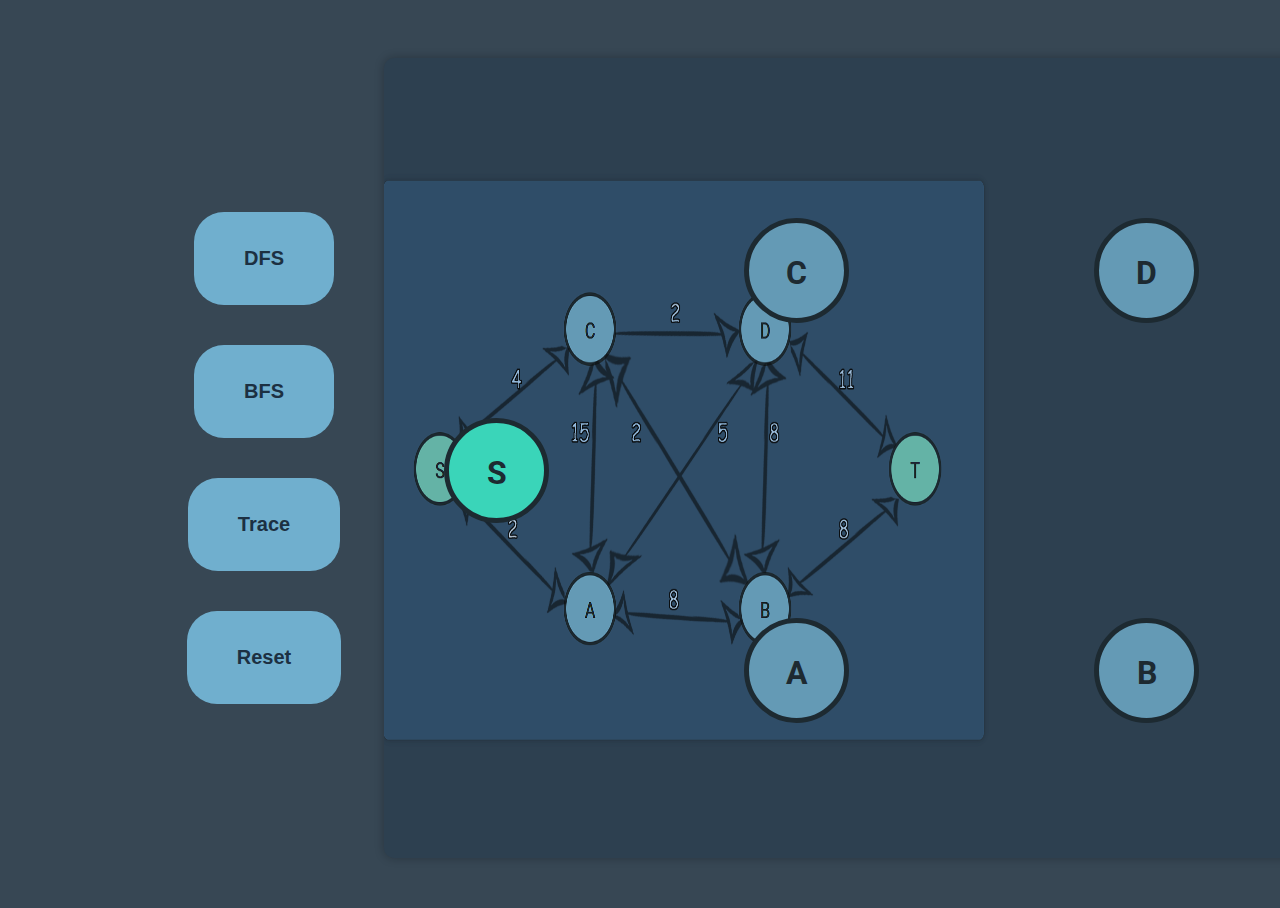
==== index.html @ 5eabb7f7 "Added Initial Base Project" ====
<!-- Basic HTML Structure -->
<html>
    <head>
        <title>CSE 545 Project 1</title>
        <meta charset="utf-8">
        <meta name="viewport" content="width=device-width, initial-scale=1">
        <link rel="shortcut icon" href="#">
        <link rel="stylesheet" type="text/css" href="style.css" />
        <script src="script.js"></script>
        <link href="https://fonts.googleapis.com/css?family=Roboto" rel="stylesheet">
    </head>
    <body>
        <div class="container">
            <div id="button-panel" class="button-panel">
                <button id="btn-dfs" class="button ease" onclick="start_dfs()"> DFS </button>
                <button id="btn-bfs" class="button ease" onclick="start_bfs()"> BFS </button>
                <button id="btn-trace" class="button ease" onclick="trace_short_path()">Trace</button>
                <button id="btn-reset" class="button ease" onclick="reset_path()">Reset</button>
            </div>
            <div id="canvas" class="canvas img">
                <div id="graph" class="graph">
                    <div id="node_S" class="node-color start" style="position: absolute; left: 50px; top: 350px">
                        <h1 class="node-text">S</h1>
                    </div>
                    <div id="node_A" class="node-color link " style="position: absolute; left: 350px; top: 550px">
                        <h1 class="node-text">A</h1>
                    </div>
                    <div id="node_B" class="node-color link" style="position: absolute; left: 700px; top: 550px">
                        <h1 class="node-text">B</h1>
                    </div>
                    <div id="node_C" class="node-color link" style="position: absolute; left: 350px; top: 150px">
                        <h1 class="node-text">C</h1>
                    </div>
                    <div id="node_D" class="node-color" style="position: absolute; left: 700px; top: 150px">
                        <h1 class="node-text">D</h1>
                    </div>
                    <div id="node_T" class="node-color end" style="position: absolute; left: 1000px; top: 350px">
                        <h1 class="node-text">T</h1>
                    </div>
                </div>
            </div>
        </div>
    </body>
</html>
---- style.css ----
/* Colors: 
- Background: #355c7d
- Text: #a5def1
- Rest: #70afce
- Nodes: #3b7b9a
   */

/* Add Background */
html, body {
    height: 100%;
    width: 100%;
    background-color: #374754;
    overflow-y: hidden;
    overflow-x: hidden;
}

body {
    font-family: 'Roboto', sans-serif;
    font-weight: 400;
}

.container {
    width: 100%;
    height: 100%;
    display: flex;
    justify-content: center;
    align-items: center;
}

.canvas {
    width: 1200px;
    height: 800px;
    opacity: 0.8;
    position: absolute;
    left: 30%;
    background-color: #222f3b;
    border-radius: 10px;
    box-shadow: 0 0 10px 0 rgba(0, 0, 0, 0.3);
    display: flex;
    justify-content: center;
    align-items: center;
    flex-direction: column;
}

.img {
    background-image: url("canvas.png");
    background-repeat: no-repeat;
    background-attachment: fixed;
    background-position: center; 
    background-position: 100% 15px;
    background-size: 100% 100%;
    background-origin: border-box;
}

.node-color{
    transition: all 0.55s ease;
    width: 75px;
    height: 75px;
    border-radius: 80%;
    border: 5px solid #172329;
    padding: 10px;
    margin: 10px;
    background-color: #70afce;
}

.node-text {
    display: flex;
    justify-content: center;
    font-weight: bold;
    color: #172329;
}

.start, .end {
    transition: all 0.35s ease-in;
    background-color: #3bf9d3;
}

.visited {
    transition: all 0.35s ease;
    opacity: 1;
    transform: scale(1.1);
    background-color: #e2fb87;
}

.visited:hover {
    transform: scale(1.2);
    background-color: #ff6e6c;
}

/* Create Links between nodes */
path.link.selected {
    stroke-dasharray: 10, 2;
  }
  
path.link.dragline {
pointer-events: none;
}

path.link.hidden {
stroke-width: 0;
}

.button-panel {
    position: absolute;
    width: 30%;
    height: 30%;
    display: flex;
    flex-direction: column;
    justify-content: center;
    align-items: center;
    transform: translateX(-100%);
}

.image {
    position: relative;
    opacity: 0.5;
    width: 10%;
}

.button {
    border: none;
    text-decoration: none;
    position: relative;
    text-decoration: none;
    background-color: #70afce;
    color: rgb(28, 48, 66);
    font-size: 1.25rem;
    font-weight: 600;
    padding: 35px 50px;
    text-align: center;
    margin: 20px 15px;
    border-radius: 30px;
}

.button:hover {
    transform: scale(1.1);
    background-color: #dea9ec;
    color: #172329;
}

.btn-active {
    transform: scale(1.1);
    background-color: #2beac4;
    color: #172329;
}

.ease {
    transition: all 0.5s ease;
}
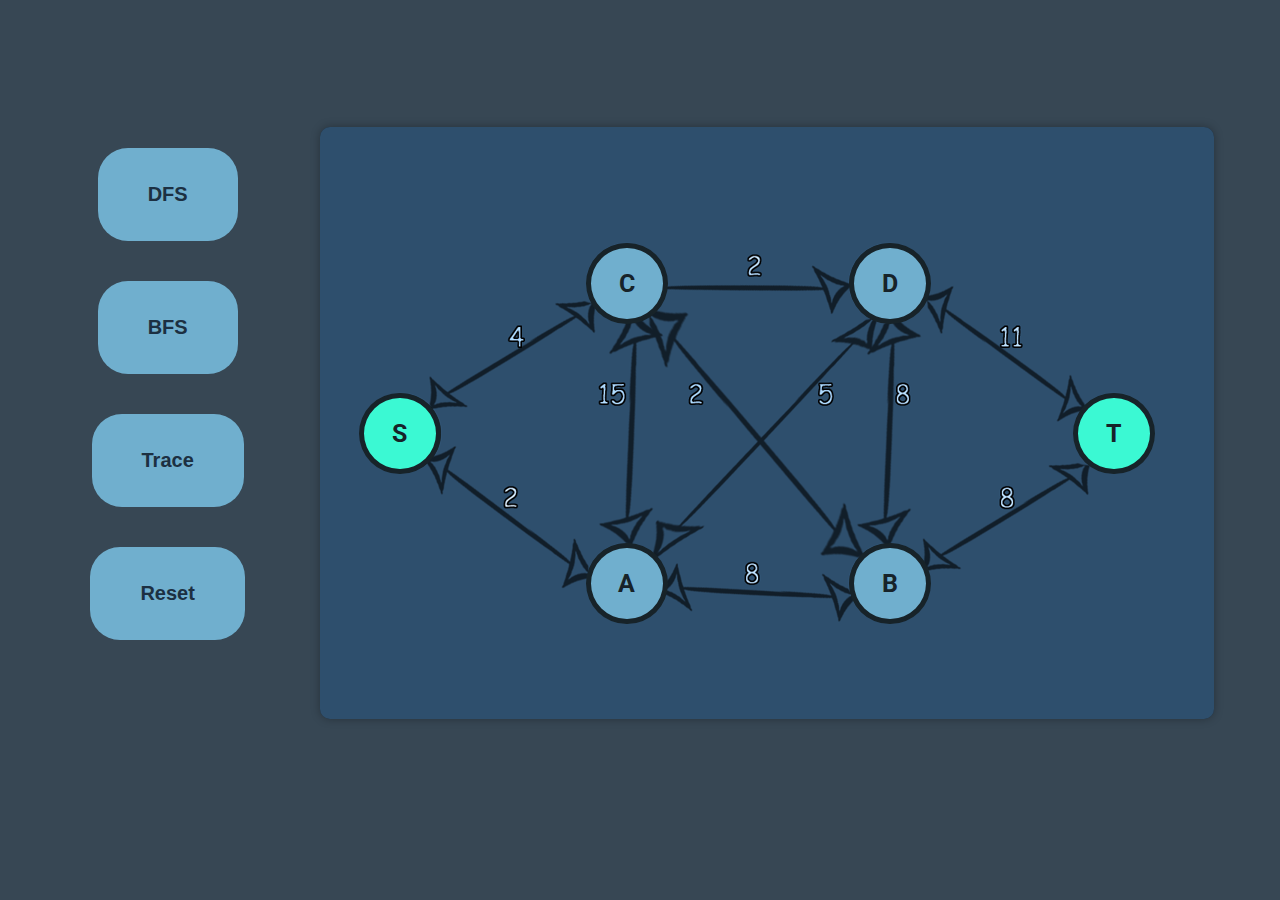
==== commit 0e668db5: "Updated Html Body Structure Along With CSS" ====
--- a/index.html
+++ b/index.html
@@ -10,34 +10,31 @@
         <link href="https://fonts.googleapis.com/css?family=Roboto" rel="stylesheet">
     </head>
     <body>
-        <div class="container">
-            <div id="button-panel" class="button-panel">
-                <button id="btn-dfs" class="button ease" onclick="start_dfs()"> DFS </button>
-                <button id="btn-bfs" class="button ease" onclick="start_bfs()"> BFS </button>
-                <button id="btn-trace" class="button ease" onclick="trace_short_path()">Trace</button>
-                <button id="btn-reset" class="button ease" onclick="reset_path()">Reset</button>
+        <div id="button-panel" class="button-panel">
+            <button id="btn-dfs" class="button ease" onclick="start_dfs()"> DFS </button>
+            <button id="btn-bfs" class="button ease" onclick="start_bfs()"> BFS </button>
+            <button id="btn-trace" class="button ease" onclick="trace_short_path()">Trace</button>
+            <button id="btn-reset" class="button ease" onclick="reset_path()">Reset</button>
+        </div>
+        <div id="canvas" class="canvas">
+            <img id="img" src="canvas.png" style="width: 894px;height: 592px;">
+            <div id="node_S" class="node-color start" style="position: absolute; left: 39px !important; top: 266px !important;">
+                <h1 class="node-text">S</h1>
             </div>
-            <div id="canvas" class="canvas img">
-                <div id="graph" class="graph">
-                    <div id="node_S" class="node-color start" style="position: absolute; left: 50px; top: 350px">
-                        <h1 class="node-text">S</h1>
-                    </div>
-                    <div id="node_A" class="node-color link " style="position: absolute; left: 350px; top: 550px">
-                        <h1 class="node-text">A</h1>
-                    </div>
-                    <div id="node_B" class="node-color link" style="position: absolute; left: 700px; top: 550px">
-                        <h1 class="node-text">B</h1>
-                    </div>
-                    <div id="node_C" class="node-color link" style="position: absolute; left: 350px; top: 150px">
-                        <h1 class="node-text">C</h1>
-                    </div>
-                    <div id="node_D" class="node-color" style="position: absolute; left: 700px; top: 150px">
-                        <h1 class="node-text">D</h1>
-                    </div>
-                    <div id="node_T" class="node-color end" style="position: absolute; left: 1000px; top: 350px">
-                        <h1 class="node-text">T</h1>
-                    </div>
-                </div>
+            <div id="node_A" class="node-color" style="position: absolute; left: 266px !important; top: 416px !important;">
+                <h1 class="node-text">A</h1>
+            </div>
+            <div id="node_B" class="node-color" style="position: absolute; left: 529px !important; top: 416px !important;">
+                <h1 class="node-text">B</h1>
+            </div>
+            <div id="node_C" class="node-color" style="position: absolute; left: 266px !important; top: 116px !important;">
+                <h1 class="node-text">C</h1>
+            </div>
+            <div id="node_D" class="node-color" style="position: absolute; left: 529px !important; top: 116px !important;">
+                <h1 class="node-text">D</h1>
+            </div>
+            <div id="node_T" class="node-color end" style="position: absolute; left: 753px !important; top: 266px !important;">
+                <h1 class="node-text">T</h1>
             </div>
         </div>
     </body>
--- a/style.css
+++ b/style.css
@@ -12,6 +12,12 @@
     background-color: #374754;
     overflow-y: hidden;
     overflow-x: hidden;
+    margin-left: auto;
+    margin-right: -1%;
+    min-width: 1524px;
+    min-height: 900;
+    margin-bottom: auto;
+    margin-top: -2%;
 }
 
 body {
@@ -19,55 +25,51 @@
     font-weight: 400;
 }
 
-.container {
-    width: 100%;
-    height: 100%;
-    display: flex;
-    justify-content: center;
-    align-items: center;
-}
-
 .canvas {
-    width: 1200px;
-    height: 800px;
-    opacity: 0.8;
-    position: absolute;
-    left: 30%;
+    width: 894px;
+    height: 592px;
     background-color: #222f3b;
     border-radius: 10px;
     box-shadow: 0 0 10px 0 rgba(0, 0, 0, 0.3);
     display: flex;
-    justify-content: center;
-    align-items: center;
-    flex-direction: column;
+    align-content: center;
+    margin-top: 12%;
+    position: relative;
+    /*! justify-content: center; */
+    /*! float: left; */
+    overflow: hidden;
 }
 
 .img {
-    background-image: url("canvas.png");
-    background-repeat: no-repeat;
-    background-attachment: fixed;
-    background-position: center; 
-    background-position: 100% 15px;
-    background-size: 100% 100%;
-    background-origin: border-box;
+    /*! background-image: url("canvas.png"); */
+    /*! background-repeat: no-repeat; */
+    /*! background-attachment: fixed; */
+    /*! background-position: center; */ 
+    /*! background-position: 100% 15px; */
+    /*! background-size: 100% 100%; */
+    /*! background-origin: border-box; */
+    /*! width: 107%; */
+    /*! height: auto; */
 }
 
 .node-color{
     transition: all 0.55s ease;
-    width: 75px;
-    height: 75px;
-    border-radius: 80%;
+    width: 8%;
+    height: 12%;
+    border-radius: 100%;
     border: 5px solid #172329;
-    padding: 10px;
-    margin: 10px;
     background-color: #70afce;
+    text-align: center;
+    display: flex;
+    justify-content: center;
 }
 
 .node-text {
-    display: flex;
-    justify-content: center;
     font-weight: bold;
     color: #172329;
+    margin-bottom: auto;
+    margin-top: auto;
+    font-size: 25px;
 }
 
 .start, .end {
@@ -87,28 +89,14 @@
     background-color: #ff6e6c;
 }
 
-/* Create Links between nodes */
-path.link.selected {
-    stroke-dasharray: 10, 2;
-  }
-  
-path.link.dragline {
-pointer-events: none;
-}
-
-path.link.hidden {
-stroke-width: 0;
-}
-
 .button-panel {
-    position: absolute;
-    width: 30%;
-    height: 30%;
+    width: 20%;
+    height: 100%;
     display: flex;
     flex-direction: column;
     justify-content: center;
     align-items: center;
-    transform: translateX(-100%);
+    float: left;
 }
 
 .image {
@@ -132,18 +120,18 @@
     border-radius: 30px;
 }
 
+.btn-active {
+    transform: scale(1.1);
+    background-color: #2beac4;
+    color: #172329;
+}
+
 .button:hover {
     transform: scale(1.1);
     background-color: #dea9ec;
     color: #172329;
 }
 
-.btn-active {
-    transform: scale(1.1);
-    background-color: #2beac4;
-    color: #172329;
-}
-
 .ease {
     transition: all 0.5s ease;
 }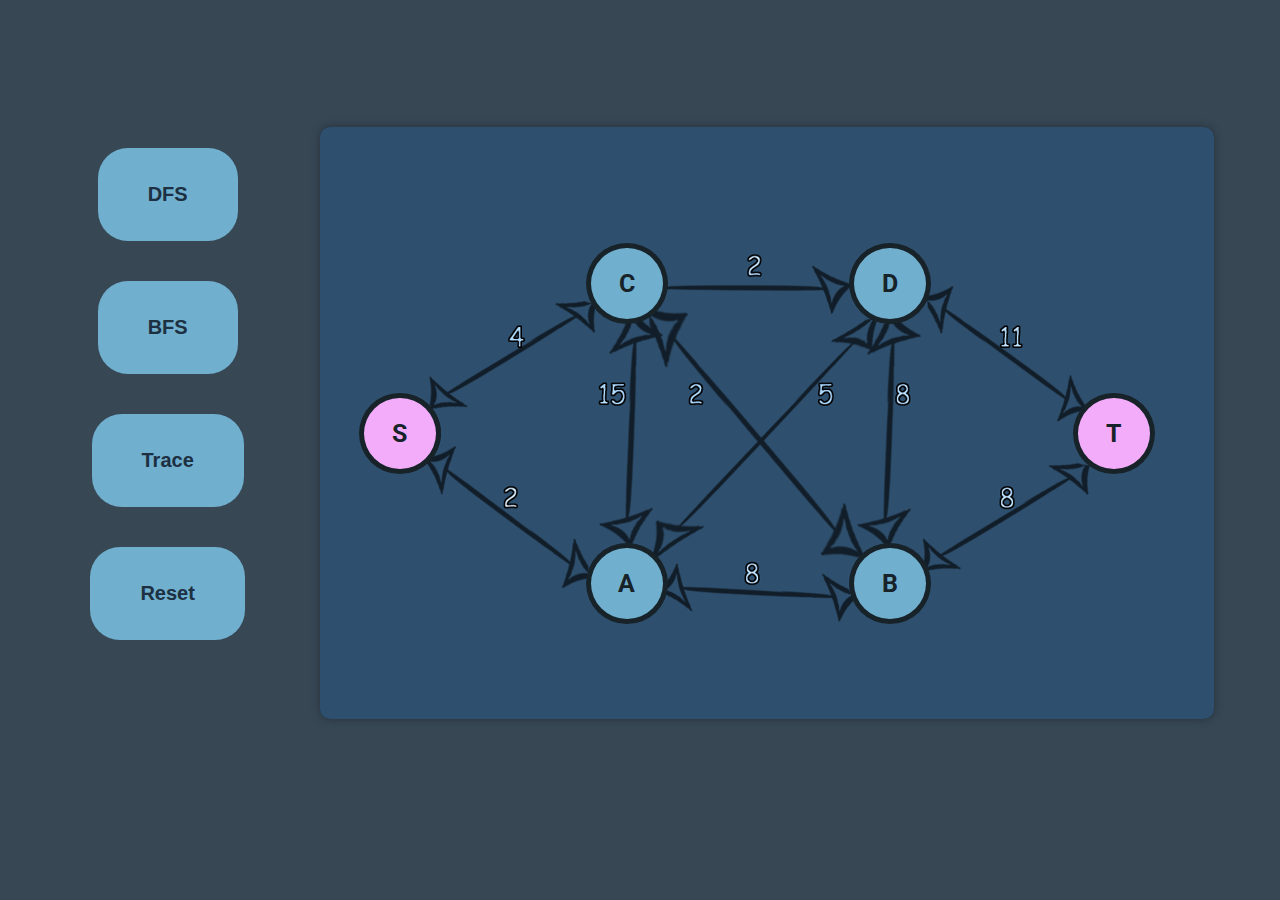
==== commit ed86f1ad: "Adjusted Delay Timings + Letter Counts" ====
--- a/index.html
+++ b/index.html
@@ -17,6 +17,7 @@
             <button id="btn-reset" class="button ease" onclick="reset_path()">Reset</button>
         </div>
         <div id="canvas" class="canvas">
+            <div id="path" class="path"></div>
             <img id="img" src="canvas.png" style="width: 894px;height: 592px;">
             <div id="node_S" class="node-color start" style="position: absolute; left: 39px !important; top: 266px !important;">
                 <h1 class="node-text">S</h1>
--- a/style.css
+++ b/style.css
@@ -6,7 +6,8 @@
    */
 
 /* Add Background */
-html, body {
+html,
+body {
     height: 100%;
     width: 100%;
     background-color: #374754;
@@ -15,7 +16,7 @@
     margin-left: auto;
     margin-right: -1%;
     min-width: 1524px;
-    min-height: 900;
+    min-height: 900px;
     margin-bottom: auto;
     margin-top: -2%;
 }
@@ -35,24 +36,49 @@
     align-content: center;
     margin-top: 12%;
     position: relative;
-    /*! justify-content: center; */
-    /*! float: left; */
     overflow: hidden;
 }
 
-.img {
-    /*! background-image: url("canvas.png"); */
-    /*! background-repeat: no-repeat; */
-    /*! background-attachment: fixed; */
-    /*! background-position: center; */ 
-    /*! background-position: 100% 15px; */
-    /*! background-size: 100% 100%; */
-    /*! background-origin: border-box; */
-    /*! width: 107%; */
-    /*! height: auto; */
+.path {
+    width: 55%;
+    height: 15%;
+    position: absolute;
+    top: 0;
+    left: 0;
+    margin-left: 0%;
+    margin-top: 2%;
+    margin-right: auto;
+    display: flex;
 }
 
-.node-color{
+.letters {
+    transition: all 0.55s ease-in-out;
+    width: 100%;
+    height: 100%;
+    font-size: 30px;
+    color: #dbfffa;
+    font-weight: 800;
+    letter-spacing: 0.14em;
+    overflow: hidden;
+    text-shadow: 0 2px 10px rgba(11, 81, 68, 0.76);
+    display: flex;
+    justify-content: center;
+}
+
+.letter:hover {
+    transition: all .5s ease-in-out;
+    color: #f5f5f5;
+    text-shadow: 0 2px 10px rgba(11, 81, 68, 0.76);
+    transform: scale(1.1);
+    font-size: 40px;
+}
+
+.letter-color {
+    transition: all 1.55s ease-in-out;
+    color: #f6e4f7;
+    font-size: 40px;
+}
+.node-color {
     transition: all 0.55s ease;
     width: 8%;
     height: 12%;
@@ -74,14 +100,20 @@
 
 .start, .end {
     transition: all 0.35s ease-in;
-    background-color: #3bf9d3;
+    background-color: #f3acf9;
+}
+
+.available {
+    transition: all 0.35s ease;
+    transform: scale(1.1);
+    background-color: #e2fb87;
 }
 
 .visited {
     transition: all 0.35s ease;
     opacity: 1;
     transform: scale(1.1);
-    background-color: #e2fb87;
+    background-color: #2beac4;
 }
 
 .visited:hover {
@@ -134,4 +166,4 @@
 
 .ease {
     transition: all 0.5s ease;
-}+}
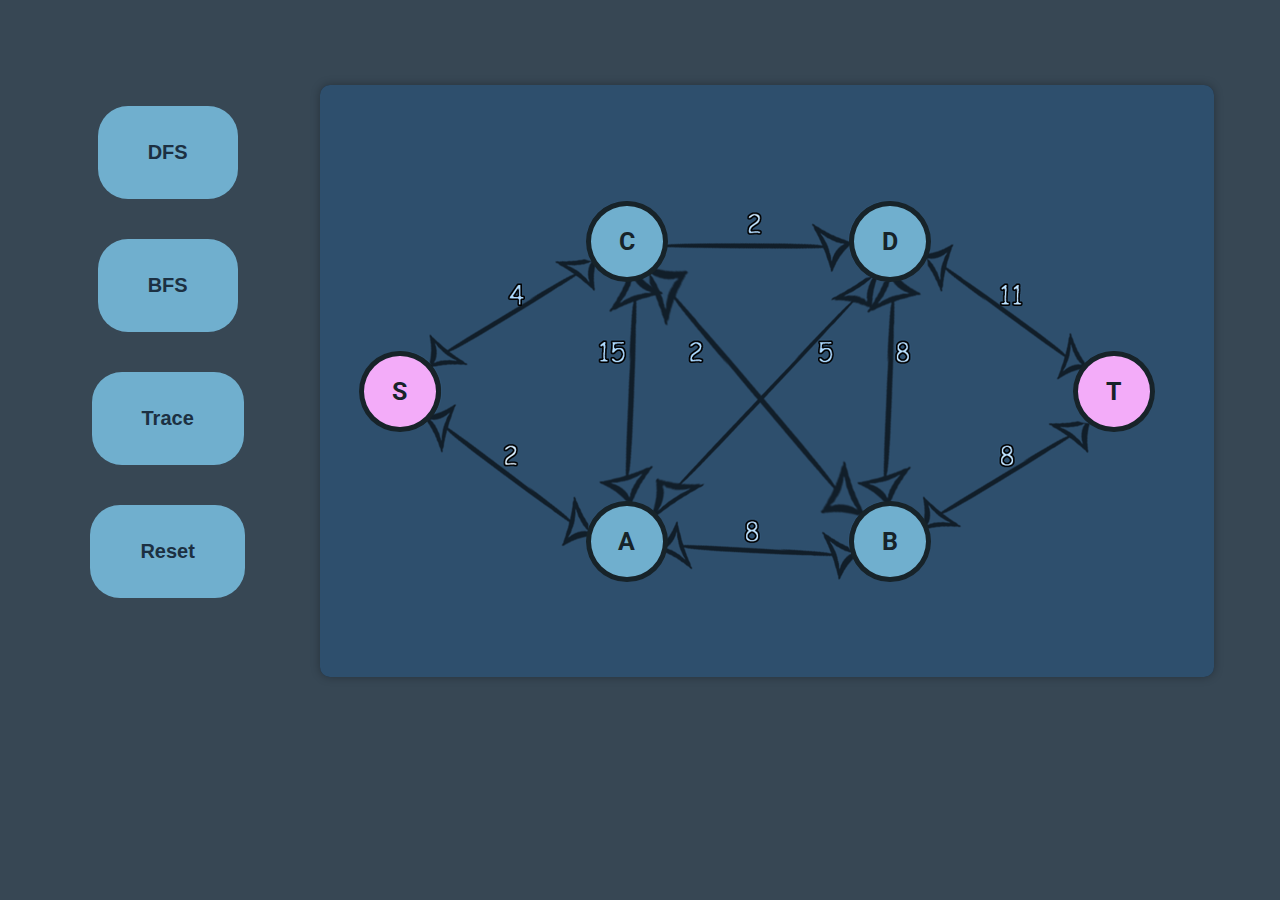
==== commit c6aca8ec: "Fixed Path Problem" ====
--- a/index.html
+++ b/index.html
@@ -6,7 +6,6 @@
         <meta name="viewport" content="width=device-width, initial-scale=1">
         <link rel="shortcut icon" href="#">
         <link rel="stylesheet" type="text/css" href="style.css" />
-        <script src="script.js"></script>
         <link href="https://fonts.googleapis.com/css?family=Roboto" rel="stylesheet">
     </head>
     <body>
@@ -38,5 +37,8 @@
                 <h1 class="node-text">T</h1>
             </div>
         </div>
+        <script src="./scripts/animations.js"></script>
+        <script src="./scripts/buttons.js"> </script>
+        <script src="./scripts/helpers.js"> </script>
     </body>
 </html>--- a/style.css
+++ b/style.css
@@ -18,7 +18,7 @@
     min-width: 1524px;
     min-height: 900px;
     margin-bottom: auto;
-    margin-top: -2%;
+    margin-top: -3.5%;
 }
 
 body {
@@ -66,7 +66,7 @@
 }
 
 .letter:hover {
-    transition: all .5s ease-in-out;
+    transition: all 0.5s ease-in-out;
     color: #f5f5f5;
     text-shadow: 0 2px 10px rgba(11, 81, 68, 0.76);
     transform: scale(1.1);
@@ -98,7 +98,8 @@
     font-size: 25px;
 }
 
-.start, .end {
+.start,
+.end {
     transition: all 0.35s ease-in;
     background-color: #f3acf9;
 }
